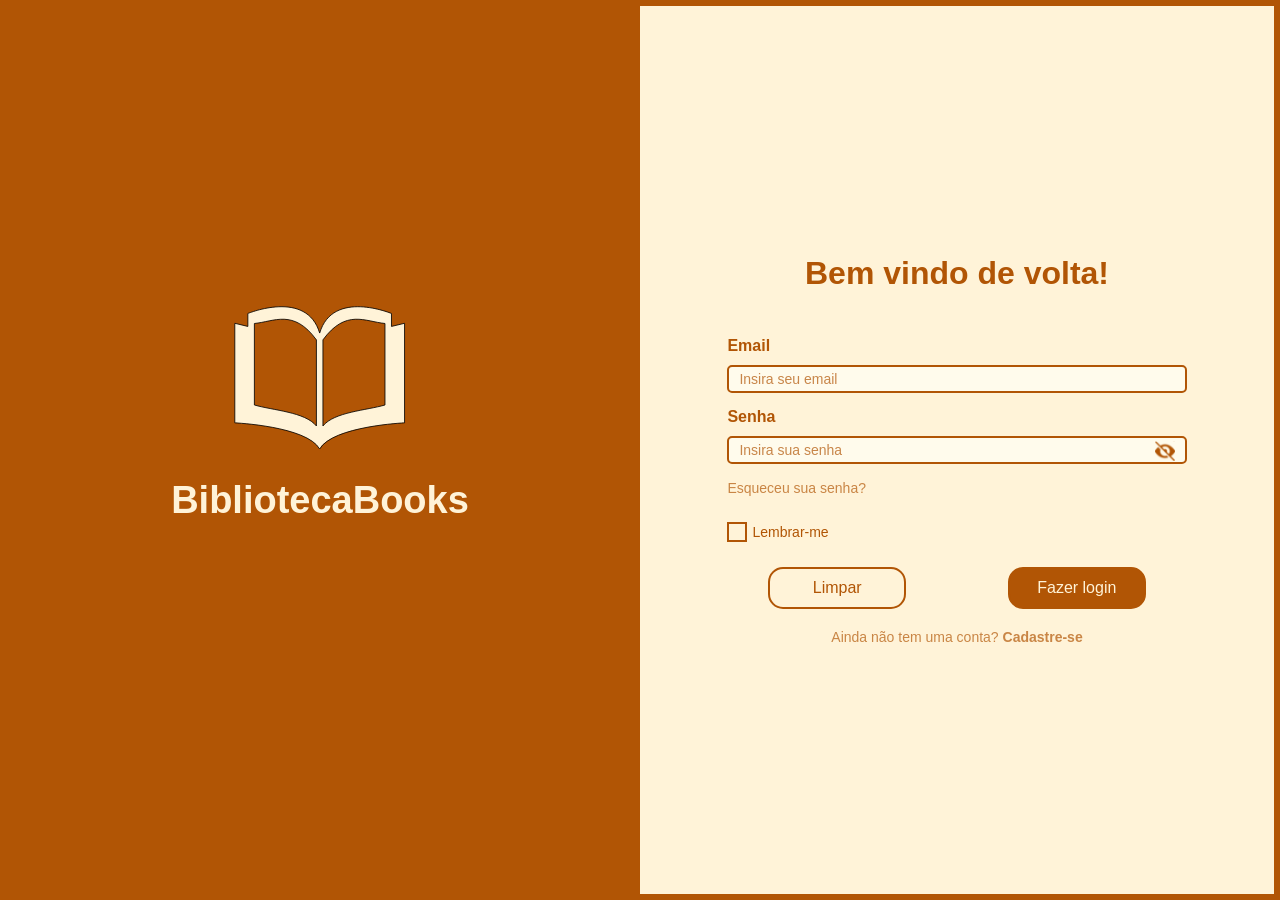
==== pages/admin/books.html @ d65f38bf "add: pages for admin, begin create menu user, completed menu navegation" ====
<!DOCTYPE html>
<html lang="pt-br">
<head>
    <meta charset="UTF-8">
    <meta name="viewport" content="width=device-width, initial-scale=1.0">
        <!-- Favicon package generated by Favicon.im Converter -->
    <link rel="icon" type="image/x-icon" href="/favicon.ico">
    <link rel="icon" type="image/png" sizes="16x16" href="../../assets/favicons/favicon-16x16.png">
    <link rel="icon" type="image/png" sizes="32x32" href="../../assets/favicons/favicon-32x32.png">
    <link rel="apple-touch-icon" sizes="180x180" href="../../assets/favicons/apple-touch-icon.png">
    <link rel="icon" type="image/png" sizes="192x192" href="../../assets/favicons/android-chrome-192x192.png">
    <link rel="icon" type="image/png" sizes="512x512" href="../../assets/favicons/android-chrome-512x512.png">
    <meta name="theme-color" content="#ffffff">
    <link rel="stylesheet" href="../../css/admin/books.css">
    <title>BibliotecaBooks</title>
</head>
<body>
    <div class="content">
        <header class="header">
            <div class="logotype-container">
                <img class="logo-icon" src="../../assets/icons/OpenBook.svg">
                <h1 class="logo-text">BibliotecaBooks</h1>
            </div>
            <div class="exit-container">
                <button class="btn-logout">Sair</button>
            </div>
        </header>
        <aside class="menu">
            <span class="menu-button">
                <img src="../../assets\icons\Back.svg"/>
            </span>
            <a href="dashboard.html" class="dashboard">
                <p>DASHBOARD</p>
            </a>
            <a href="rentals.html" class="rentals">
                <p>EMPRÉSTIMOS</p>
            </a>
            <a href="users.html" class="users">
                <p>USUÁRIOS</p>
            </a>
            <a href="publishers.html" class="publishers">
                <p>EDITORAS</p>
            </a>
            <a href="books.html" class="books">
                <p>LIVROS</p>
            </a>
        </aside>
        <main class="main">
            <h1>Livros</h1>
        </main>
    </div>
    <script src="../../js/admin/books.js"></script>
</body>
</html>
---- css/admin/books.css ----
*{
    margin: 0;
    padding: 0;
    box-sizing: border-box;
    font-family: inter, sans-serif;
}

.content{
    height: 100vh;
    display: grid;
    grid-template-columns: 1fr 6fr;
    grid-template-rows: 10vh 90vh;
    grid-template-areas: 
        "header header"
        "menu main";
}

.header{
    background-color: #B15505;
    display: flex;
    align-items: center;
    flex-direction: row;
    grid-area: header;
    padding: 10px;
}

.menu{
    display: flex;
    flex-direction: column;
    background-color: #B15505;
    color: #FFF3D8;
    font-size: 20px;
    text-align: center;
    grid-area: menu;
}

.menu img{
    width: 35px;
    margin-right: 10px;
    margin-top: 10px;
    margin-bottom: 12px;
}

.menu a{
    display: flex;
    align-items: center;
    justify-content: center;
    text-decoration: none;
    cursor: pointer;
    width: 100%;
    height: 12%;
}

.rentals, .users, .publishers, .dashboard{
    background-color: #B15505;
    color: #FFF3D8;
}

.books{
    background-color: #FFF3D8;
    color: #B15505;
}

.menu-button{
    color: #FFF3D8;
    text-align: right;
    font-size: 30px;
}

.logotype-container{
    display: flex;
    flex-direction: row;
    gap: 20px;
    justify-content: center;
    align-items: center;
}

.btn-logout{
    background-color: #B15505;
    color: #FFF3D8;
    border: none;
    padding: 10px 20px;
    border-radius: 5px;
    cursor: pointer;
    font-size: 16px;
}

.exit-container{
    display: flex;
    flex-direction: row;
    align-items: center;
    justify-self: end;
}

.main{
    padding: 2rem;
    background-color: #FFF3D8;
    grid-area: main;
}

.logo-text{
    color: #FFF3D8;
}

.logo-icon{
    width: 15%;
    height: auto;
}
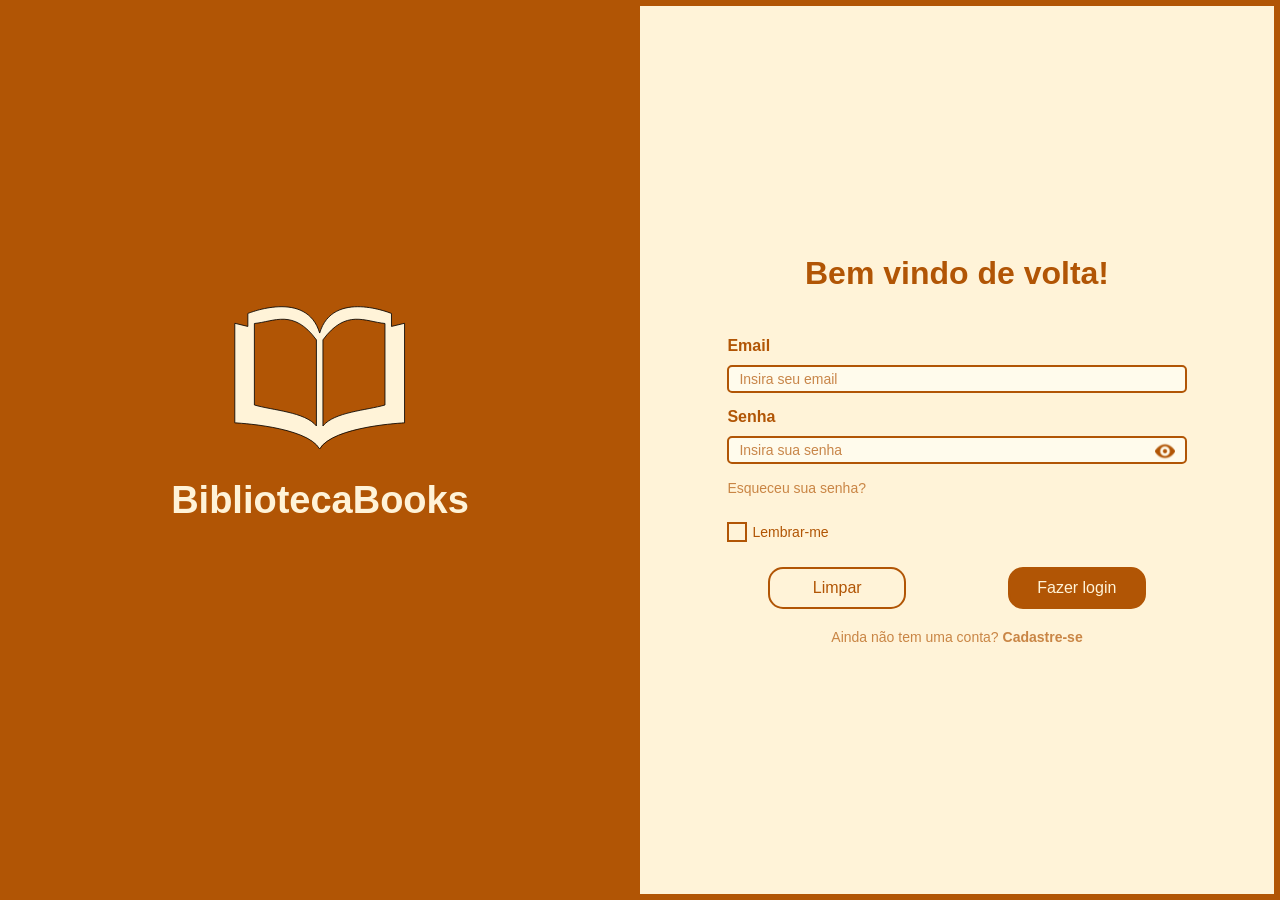
==== commit 818aa323: "feat: add all main design, alter in the others pages" ====
--- a/pages/admin/books.html
+++ b/pages/admin/books.html
@@ -15,19 +15,23 @@
     <title>BibliotecaBooks</title>
 </head>
 <body>
-    <div class="content">
+    <div class="content" id="content-function">
         <header class="header">
             <div class="logotype-container">
-                <img class="logo-icon" src="../../assets/icons/OpenBook.svg">
+                <img class="logo-icon" alt="icone de livro" src="../../assets/icons/OpenBook.svg">
                 <h1 class="logo-text">BibliotecaBooks</h1>
             </div>
-            <div class="exit-container">
-                <button class="btn-logout">Sair</button>
+            <div class="user-container">
+                <div class="user-organizer">
+                    <p class="user-name">Irisbarney Damasceno Martins Filho</p>
+                    <a class="configurations">configurações</a>
+                </div>
+                <img alt="icone de perfil" src="../../assets/icons/Profile.svg">
             </div>
         </header>
-        <aside class="menu">
+        <aside class="menu" id="menu-function">
             <span class="menu-button">
-                <img src="../../assets\icons\Back.svg"/>
+                <img class="back-icon" src="../../assets\icons\Back.svg"/>
             </span>
             <a href="dashboard.html" class="dashboard">
                 <p>DASHBOARD</p>
@@ -46,8 +50,199 @@
             </a>
         </aside>
         <main class="main">
-            <h1>Livros</h1>
+            <span class="main-title">
+                <p>LIVROS</p>
+                <img class="return-icon" id="return-icon-function" alt="voltar" src="../../assets/icons/Return.svg">
+            </span>
+            <div class="main-content">
+                <div class="main-header">
+                    <div class="search-side">
+                        <input class="search-input" id="search-input-function" type="search" placeholder="Buscar livros...">
+                    </div>
+                    <div class="filter-side">
+                        <div class="filter">
+                            <button class="filter-button" id="filter-button-function">Filtrar</button>
+                        </div>
+                        <div class="add">
+                            <button class="add-button" id="add-button-function">Novo Livro</button>
+                        </div>
+                    </div>
+                </div> 
+                <div class="books-table-container">
+                    <table class="books-table" id="books-table-function">
+                        <thead>
+                            <tr>
+                                <th>Locátario</th>
+                                <th>Livro</th>
+                                <th>Data Aluguel</th>
+                                <th>Prazo</th>
+                                <th>Entrega</th>
+                                <th>Status</th>
+                                <th>Ações</th>
+                            </tr>
+                        </thead>
+                        <tbody>
+                            <tr>
+                                <td>Irisbarney</td>
+                                <td>Livro Legal</td>
+                                <td>11/11/1111</td>
+                                <td>22/22/2222</td>
+                                <td>33/33/3333</td>
+                                <td>
+                                    <span class="books-status" id="books-status-function">
+                                        Entregue
+                                    </span>
+                                </td>
+                                <td>
+                                    <button class="button-renove" id="button-renove-function">Renovar</button>
+                                    <button class="button-devolut-return" id="button-devolut-return-function"></button>
+                                </td>
+                            </tr>
+                            <tr>
+                                <td>Irisbarney</td>
+                                <td>Livro Legal</td>
+                                <td>11/11/1111</td>
+                                <td>22/22/2222</td>
+                                <td>33/33/3333</td>
+                                <td>
+                                    <span class="books-status" id="books-status-function">
+                                        Entregue
+                                    </span>
+                                </td>
+                                <td>
+                                    <button class="button-renove" id="button-renove-function">Renovar</button>
+                                    <button class="button-devolut-return" id="button-devolut-return-function"></button>
+                                </td>
+                            </tr>
+                            <tr>
+                                <td>Irisbarney</td>
+                                <td>Livro Legal</td>
+                                <td>11/11/1111</td>
+                                <td>22/22/2222</td>
+                                <td>33/33/3333</td>
+                                <td>
+                                    <span class="books-status" id="books-status-function">
+                                        Entregue
+                                    </span>
+                                </td>
+                                <td>
+                                    <button class="button-renove" id="button-renove-function">Renovar</button>
+                                    <button class="button-devolut-return" id="button-devolut-return-function"></button>
+                                </td>
+                            </tr>
+                            <tr>
+                                <td>Irisbarney</td>
+                                <td>Livro Legal</td>
+                                <td>11/11/1111</td>
+                                <td>22/22/2222</td>
+                                <td>33/33/3333</td>
+                                <td>
+                                    <span class="books-status" id="books-status-function">
+                                        Entregue
+                                    </span>
+                                </td>
+                                <td>
+                                    <button class="button-renove" id="button-renove-function">Renovar</button>
+                                    <button class="button-devolut-return" id="button-devolut-return-function"></button>
+                                </td>
+                            </tr>
+                            <tr>
+                                <td>Irisbarney</td>
+                                <td>Livro Legal</td>
+                                <td>11/11/1111</td>
+                                <td>22/22/2222</td>
+                                <td>33/33/3333</td>
+                                <td>
+                                    <span class="books-status" id="books-status-function">
+                                        Entregue
+                                    </span>
+                                </td>
+                                <td>
+                                    <button class="button-renove" id="button-renove-function">Renovar</button>
+                                    <button class="button-devolut-return" id="button-devolut-return-function"></button>
+                                </td>
+                            </tr>
+                            <tr>
+                                <td>Irisbarney</td>
+                                <td>Livro Legal</td>
+                                <td>11/11/1111</td>
+                                <td>22/22/2222</td>
+                                <td>33/33/3333</td>
+                                <td>
+                                    <span class="books-status" id="books-status-function">
+                                        Entregue
+                                    </span>
+                                </td>
+                                <td>
+                                    <button class="button-renove" id="button-renove-function">Renovar</button>
+                                    <button class="button-devolut-return" id="button-devolut-return-function"></button>
+                                </td>
+                            </tr>
+                            <tr>
+                                <td>Irisbarney</td>
+                                <td>Livro Legal</td>
+                                <td>11/11/1111</td>
+                                <td>22/22/2222</td>
+                                <td>33/33/3333</td>
+                                <td>
+                                    <span class="books-status" id="books-status-function">
+                                        Entregue
+                                    </span>
+                                </td>
+                                <td>
+                                    <button class="button-renove" id="button-renove-function">Renovar</button>
+                                    <button class="button-devolut-return" id="button-devolut-return-function"></button>
+                                </td>
+                            </tr>
+                            <tr>
+                                <td>Irisbarney</td>
+                                <td>Livro Legal</td>
+                                <td>11/11/1111</td>
+                                <td>22/22/2222</td>
+                                <td>33/33/3333</td>
+                                <td>
+                                    <span class="books-status" id="books-status-function">
+                                        Entregue
+                                    </span>
+                                </td>
+                                <td>
+                                    <button class="button-renove" id="button-renove-function">Renovar</button>
+                                    <button class="button-devolut-return" id="button-devolut-return-function"></button>
+                                </td>
+                            </tr>
+                        </tbody>
+                    </table>
+                    <div class="pagination">
+                        <p>Mostrando de 1 a 8 de 30 empréstimos</p>
+                        <div class="pagination-buttons-container">
+                            <button class="pagination-button" id="back-pagination">
+                                
+                            </button>
+                            <button class="pagination-button" id="1-pagination">
+                                1
+                            </button>
+                            <button class="pagination-button" id="2-pagination">
+                                2
+                            </button>
+                            <button class="pagination-button" id="2-pagination">
+                                3
+                            </button>
+                            <button class="pagination-button" id="front-pagination">
+                                
+                            </button>
+                        </div>
+                    </div>
+                </div>
+            </div>
         </main>
+    </div>
+    <div class="menu-modal" id="menu-modal-function">
+        <div class="preferences">
+            <span>Preferências</span>
+        </div>
+        <div class="logout">
+            <span class="btn-logout">Sair</span>
+        </div>
     </div>
     <script src="../../js/admin/books.js"></script>
 </body>
--- a/css/admin/books.css
+++ b/css/admin/books.css
@@ -13,12 +13,18 @@
     grid-template-areas: 
         "header header"
         "menu main";
+    transition: 0.5s ease;
+}
+
+.content.menu-hidden{
+    grid-template-columns: 0fr 1fr;
 }
 
 .header{
     background-color: #B15505;
     display: flex;
     align-items: center;
+    justify-content: space-between;
     flex-direction: row;
     grid-area: header;
     padding: 10px;
@@ -32,6 +38,12 @@
     font-size: 20px;
     text-align: center;
     grid-area: menu;
+    overflow: hidden;
+    transition: ease 0.5s;
+}
+
+.menu.active{
+    visibility: hidden;
 }
 
 .menu img{
@@ -39,6 +51,7 @@
     margin-right: 10px;
     margin-top: 10px;
     margin-bottom: 12px;
+    cursor: pointer;
 }
 
 .menu a{
@@ -75,27 +88,255 @@
     align-items: center;
 }
 
-.btn-logout{
+.user-container{
+    display: flex;
+    flex-direction: row;
+    color:#FFF3D8;
+    align-items: center;
+    justify-self: end;
+}
+
+.user-container img{
+    width: 70px;
+    height: auto;
+}
+
+.user-organizer{
+    display: flex;
+    flex-direction: column;
+    text-align: right;
+}
+
+.configurations{
+    color: #fff3d8ac;
+    cursor: pointer;
+}
+
+.main{
+    padding: 0.8rem;
+    background-color: #FFF3D8;
+    grid-area: main;
+}
+
+.main-title{
+    display: flex;
+    align-items: center;
+    width: 250px;
+    margin-left: 20px;
+    color: #B15505;
+    font-size: 28px;
+}
+
+.main-content{
+    display: flex;
+    flex-direction: column;
+    justify-content: space-between;
+    padding: 20px;
+    gap: 10px;
+}
+
+.main-header{
+    display: flex;
+    flex-direction: row;
+    justify-content: space-between;
+    align-items: center;
+}
+
+.search-input{
+    padding: 10px;
+    width: 120%;
+    height: 32px;
+    border: 2px solid #B15505;
+    background-image: url('../../assets/icons/Search.svg');
+    background-repeat: no-repeat;
+    background-position: 2px center;
+    background-size: 22px;
+    padding-left: 30px;
+    border-radius: 5px;
+    margin-bottom: 10px;
+    color: #B15505;
+    background-color: #FFFBEC;
+    font-size: 14px;
+    outline: none;
+}
+
+.search-input::placeholder{
+    color: #b1550575;
+    font-size: 14px;
+}
+
+.filter-side{
+    display: flex;
+    flex-direction: row;
+    gap: 20px;
+}
+
+.filter-button, .add-button{
+    padding: 6px;
+    border-radius: 5px;
+    font-size: 16px;
+    cursor: pointer;
+}
+
+.filter-button{
+    width: 100%;
+    background-color: #FFF3D8;
+    background-image: url('../../assets/icons/Funnel.svg');
+    background-repeat: no-repeat;
+    background-size: 22px;
+    background-position: 2px center;
+    padding-left: 25px;
+    color: #B15505;
+    border: 2px solid #B15505;
+}
+
+.add-button{
+    width: 100%;
     background-color: #B15505;
-    color: #FFF3D8;
-    border: none;
-    padding: 10px 20px;
+    background-image: url('../../assets/icons/PlusMath.svg');
+    background-repeat: no-repeat;
+    background-size: 22px;
+    background-position: 2px center;
+    padding-left: 28px;
+    color: #FFF3D8;
+    border: 2px solid #B15505;
+}
+
+.books-table-container{
+    display: flex;
+    flex-direction: column;
+    justify-content: center;
+    border: 3px solid #B15505;
+    border-radius: 10px;
+    color: #B15505;
+}
+
+.books-table{
+    width: 100%;
+    border-collapse: collapse;
+}
+
+.books-table tr{
+
+    border-bottom: 2px solid #B15505;
+}
+
+.books-table td, th{
+    text-align: left;
+    padding: 10px;
+}
+
+.books-status{
+    background-color: transparent;
+}
+
+.books-status.del-late{
+    background-color: #ffe6009a;
+    color: #c3b00a;
+    padding: 4px;
+    border-radius: 10px;
+    font-weight: 550;
+}
+
+.books-status.del-in-time{
+    background-color: #85ff6f93;
+    color: #169600;
+    padding: 4px;
+    border-radius: 10px;
+    font-weight: 550;
+}
+
+.books-status.in-term{
+    background-color: #85ff6f93;
+    color: #169600;
+    padding: 4px;
+    border-radius: 10px;
+    font-weight: 550;
+}
+
+.books-status.late{
+    background-color: #ff4e4e8d;
+    color: #ac020b;
+    padding: 4px;
+    border-radius: 10px;
+    font-weight: 550;
+}
+
+.button-renove{
+    padding: 7px;
+    background-color: #FFF3D8;
+    border: 2px solid #B15505;
     border-radius: 5px;
-    cursor: pointer;
-    font-size: 16px;
-}
-
-.exit-container{
-    display: flex;
-    flex-direction: row;
-    align-items: center;
-    justify-self: end;
-}
-
-.main{
-    padding: 2rem;
-    background-color: #FFF3D8;
-    grid-area: main;
+    color: #B15505;
+    font-weight: 400;
+}
+
+.button-devolut-return{
+    background-image: url('../../assets/icons/BorrowBook.svg');
+    background-repeat: no-repeat;
+    background-size: 22px;
+    background-position: 2px center;
+    width: 30px;
+    height: 30px;
+    padding: 9.4px;
+    background-color: #FFF3D8;
+    border: 2px solid #B15505;
+    border-radius: 5px;
+    color: #B15505;
+}
+
+.pagination{
+    display: flex;
+    flex-direction: row;
+    align-items: center;
+    justify-content: space-between;
+    height: 60px;
+    padding: 12px;
+}
+
+.pagination-buttons-container{
+    display: flex;
+    flex-direction: row;
+    align-items: center;
+    gap: 20px;
+}
+
+.pagination-button{
+    width: 30px;
+    height: 30px;
+    background-color: #FFF3D8;
+    border: 2px solid #B15505;
+    border-radius: 5px;
+    color: #B15505;
+    font-weight: bold;
+}
+
+#back-pagination{
+    background-image: url('../../assets/icons/BackPagination.svg');
+    background-repeat: no-repeat;
+    background-size: 22px;
+    background-position: 2px center;
+}
+
+#front-pagination{
+    background-image: url('../../assets/icons/front-pagination.svg');
+    background-repeat: no-repeat;
+    background-size: 22px;
+    background-position: 2px center;
+}
+
+.return-icon{
+    width: 35px;
+    visibility: hidden;
+    overflow: hidden;
+    cursor: pointer;
+    opacity: 0;
+    transition: ease 0.5s;
+}
+
+.return-icon.visible{
+    visibility: visible;
+    opacity: 1;
 }
 
 .logo-text{
@@ -105,4 +346,56 @@
 .logo-icon{
     width: 15%;
     height: auto;
+}
+
+.menu-modal{
+    display: flex;
+    position: fixed;
+    flex-direction: column;
+    text-align: center;
+    border-radius: 10px;
+    background-color: #B15505;
+    left: 82%;
+    top: 12%;
+    color: #FFF3D8;
+    visibility: hidden;
+    cursor: pointer;
+    width: 240px;
+    opacity: 0;
+    height: 100px;
+    z-index: 100;
+    transition: ease 0.2s;
+}
+
+.menu-modal.active{
+    visibility: visible;
+    opacity: 1;
+}
+
+.preferences{
+    display: flex;
+    justify-content: center;
+    align-items: center;
+    border-radius: 10px 10px 0px 0px;
+    width: 100%;
+    height: 100%;
+    transition: ease 0.5s;
+}
+
+.preferences:hover{
+    background-color:#954907
+}
+
+.logout{
+    display: flex;
+    justify-content: center;
+    align-items: center;
+    border-radius: 0px 0px 10px 10px;
+    width: 100%;
+    height: 100%;
+    transition: ease 0.5s;
+}
+
+.logout:hover{
+    background-color:#954907
 }
